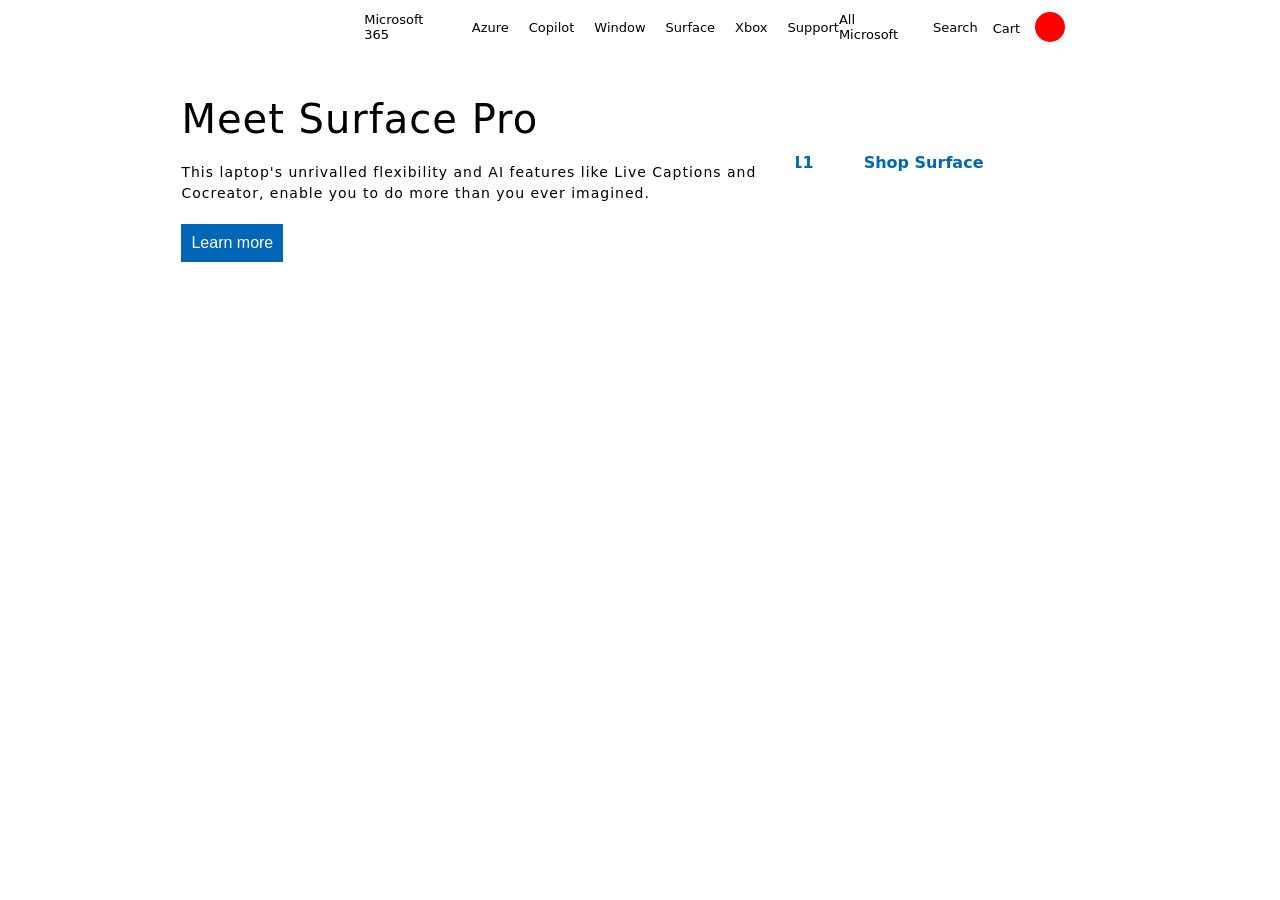
==== Project-1 Microsoft landing page/index.html @ db12e9f9 "Add initial HTML and CSS files for Microsoft landing page layout and styling" ====
<!doctype html>
<html lang="en">
  <head>
    <meta charset="UTF-8" />
    <meta name="viewport" content="width=device-width, initial-scale=1.0" />
    <title>microsoft landing page </title>
    <link rel="stylesheet" href="style.css" />
    <link
      href="https://cdn.jsdelivr.net/npm/remixicon@4.9.0/fonts/remixicon.css"
      rel="stylesheet"
    />
  </head>
  <body>
    <main>
      <nav>
        <div class="leftnav">
          <img
            width="110px"
            src="https://uhf.microsoft.com/images/microsoft/RE1Mu3b.png"
            alt=""
          />
          <p>Microsoft 365</p>
          <p>Azure</p>
          <p>Copilot</p>
          <p>Window</p>
          <p>Surface</p>
          <p>Xbox</p>
          <p>Support</p>
        </div>

        <div class="rightnav">
          <p>
            All Microsoft <span><i class="ri-arrow-drop-down-line"></i></span>
          </p>
          <p>
            Search <span><i class="ri-search-line"></i></span>
          </p>

          <p>
            Cart <span><i class="ri-shopping-cart-line"></i></span>
          </p>
          <div class="profile"></div>
        </div>
      </nav>

      <section>
        <img
          src="https://cdn-dynmedia-1.microsoft.com/is/image/microsoftcorp/Highlight-Surface-Pro-AI-11Ed-Sapphire-MC001-3000x1682:VP5-1920x600"
          alt=""
        />
        <div class="content">
          <h1>Meet Surface Pro</h1>
          <p>
            This laptop's unrivalled flexibility and AI features like Live
            Captions and <br>Cocreator, enable you to do more than you ever
            imagined.
          </p>
          <button>Learn more</button>
        </div>

      </section>
      <div class="container3">
        <div class="box">
            <img width="40px" src="https://cdn-dynmedia-1.microsoft.com/is/content/microsoftcorp/Link-List-Icons-Microsoft-365?wid=40&hei=40" alt="">
            <p><a href="https://www.microsoft.com/en-in/microsoft-365/buy/compare-all-microsoft-365-products?icid=MSCOM_QL_M365">Shop Microsoft 365</a></p>
        </div>
        <div class="box">
            <img width="40px" src="https://cdn-dynmedia-1.microsoft.com/is/content/microsoftcorp/Link-List-Icons-Xbox-Games-Consoles?wid=40&hei=40" alt="">
            <p><a href="https://www.xbox.com/en-in?icid=MSCOM_QL_Xbox">Shop Xbox</a></p>
        </div>
        <div class="box">
            <img width="40px" src="https://cdn-dynmedia-1.microsoft.com/is/content/microsoftcorp/Link-List-Icons-Microsoft-365?wid=40&hei=40" alt="">
            <p><a href="https://www.microsoft.com/en-in/windows/get-windows-11?icid=MSCOM_QL_Windows&r=1">Get Windows 11</a></p>
        </div>
        <div class="box">
            <img width="40px" src="https://cdn-dynmedia-1.microsoft.com/is/content/microsoftcorp/Link-List-Icons-Surface-Devices?wid=40&hei=40" alt="">
            <p><a href="https://www.microsoft.com/en-in/surface?icid=MSCOM_QL_Surface">Shop Surface</a></p>
        </div>
      </div>
    </main>
  </body>
</html>
---- Project-1 Microsoft landing page/style.css ----
*{
    margin: 0;
    padding: 0;
    box-sizing: border-box;

}
html,body{
    height: 100%;
    width: 100%;
    background-color: #ffffff;
    font-family: system-ui, -apple-system, BlinkMacSystemFont, 'Segoe UI', Roboto, Oxygen, Ubuntu, Cantarell, 'Open Sans', 'Helvetica Neue', sans-serif;
}
main{
    height: 100%;
    width: 100%;
    display: flex;
    flex-direction: column;


}
nav{
    display: flex;
    justify-content: space-between;
    align-items: center;
    padding: 12px 215px 12px 215px;


}
nav .leftnav{ 
    display: flex;
    align-items: center;
    gap: 20px;

}
nav .leftnav img{
    margin-left: 20px;
}
nav p{
    font-size: 13px;
}
nav .rightnav{
    display: flex;
    gap: 15px;
    align-items: center;

}
.ri-search-line{
    font-size: 15px;
}
.ri-shopping-cart-line{
    font-size: 17px;
}
.profile{
    height: 30px;
    width: 30px;
    background-color: red;
    border-radius: 50px;
    background-image: url(https://images.unsplash.com/photo-1668293750324-bd77c1f08ca9?w=500&auto=format&fit=crop&q=60&ixlib=rb-4.1.0&ixid=M3wxMjA3fDB8MHxzZWFyY2h8Mnx8YW5pbWV8ZW58MHx8MHx8fDA%3D);
    background-size: cover;
    background-position: center;
}
section{
    width: 95%;
    align-self: center;
    position: relative;
    
}
section img{
    width: 100%;
    
    
}
.content{
    display: flex;
    flex-direction: column;
    gap: 20px;
    position: absolute;
    top: 10%;
    left: 9%;
    background-color: #ffffff;
    padding: 40px;

}
.content h1{
    font-size: 2.5rem;
    font-weight: 500;
    letter-spacing: 1px;
}
.content p{
    line-height: 1.5;
    letter-spacing: 1px;
    font-size: 14px;
}
.content button{
    width: fit-content;
    padding: 10px;
    font-size: 16px;
    background-color: #0067b8;
    color: white;
    border: none;
}
.container3{
    height: 20%;
    width: 100%;
    display: flex;
   justify-content: center;
   align-items: center;
   gap: 50px;
}
.container3 .box{
    display: flex;
    flex-direction: column;
    align-items: center;
    line-height: 2;
    font-weight: 600;
}
.container3 .box a{
    text-decoration: none;
    color: #0067b8;
}
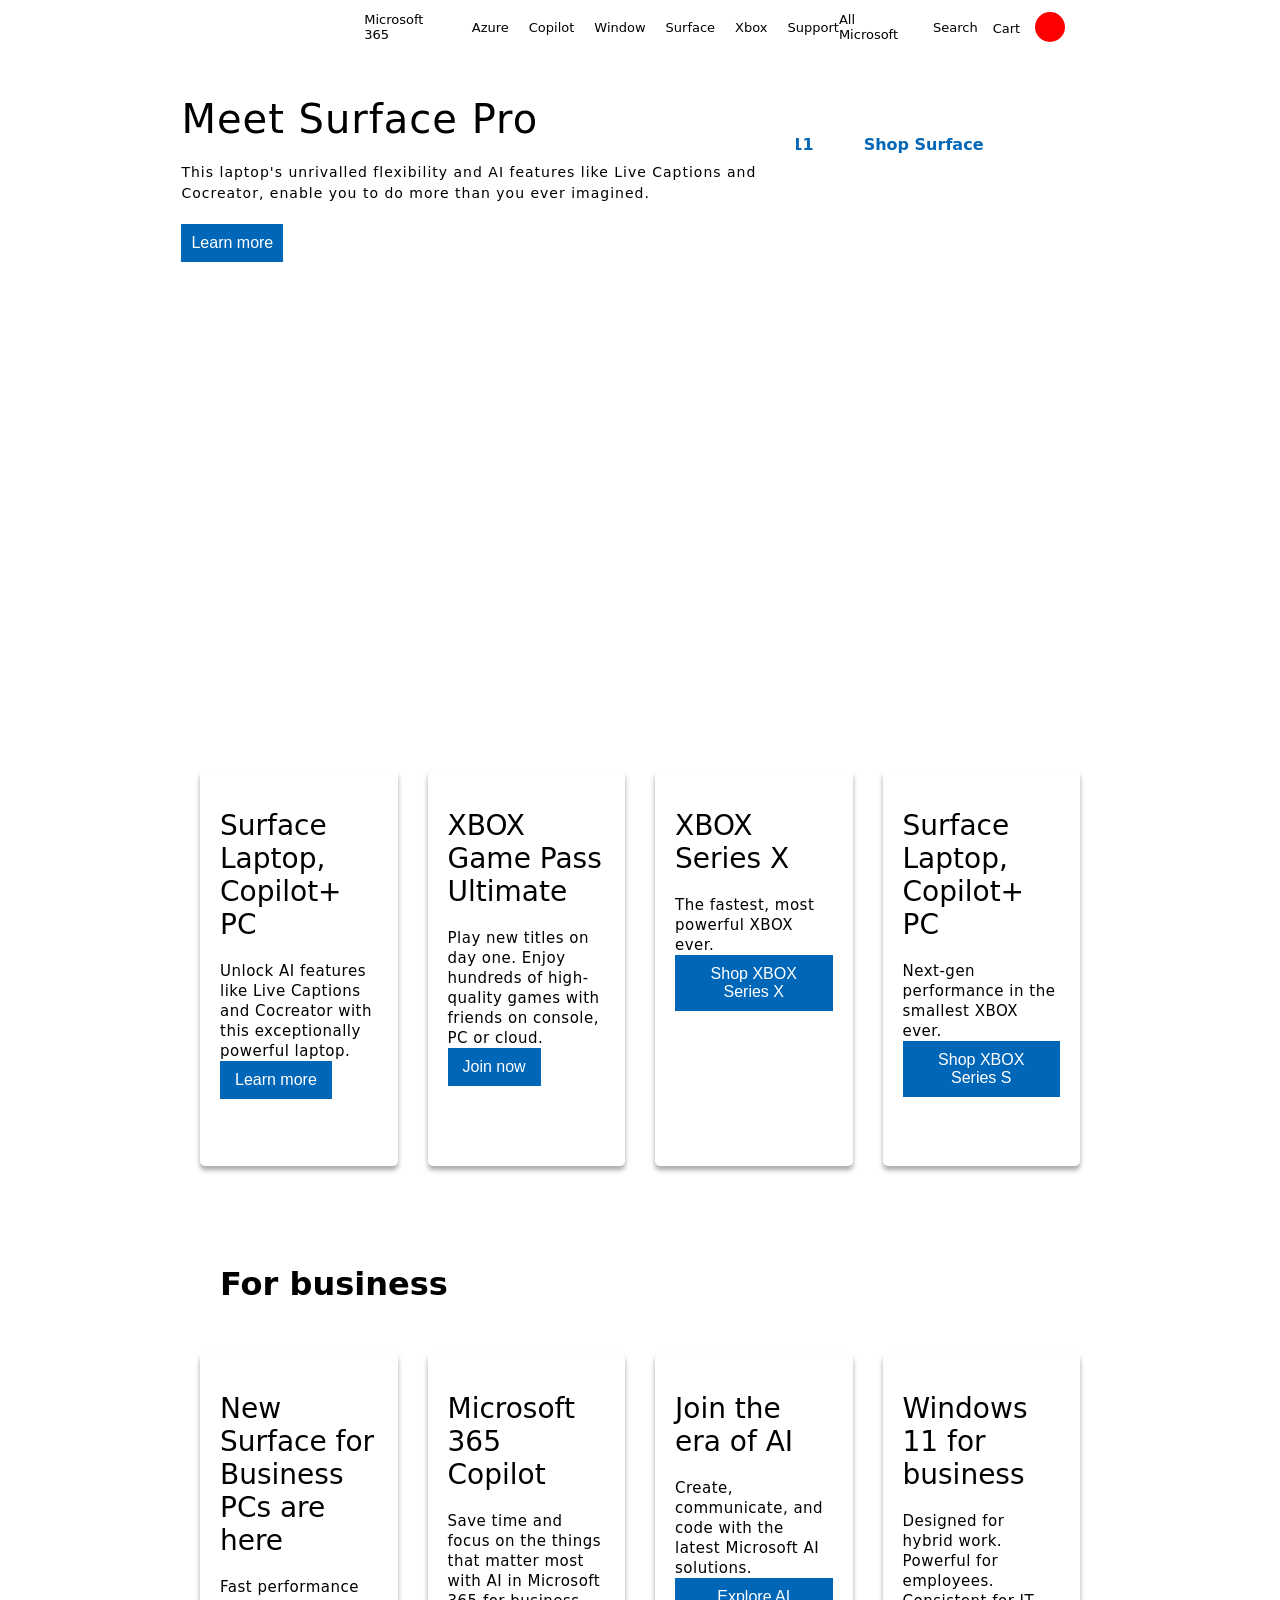
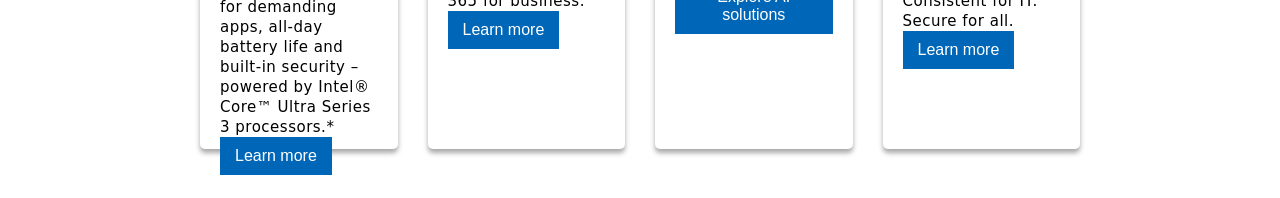
==== commit 007ed61d: "Add product showcase section with images, descriptions, and buttons" ====
--- a/Project-1 Microsoft landing page/index.html
+++ b/Project-1 Microsoft landing page/index.html
@@ -78,5 +78,93 @@
         </div>
       </div>
     </main>
+    <div class="container4" >
+      <div class="box">
+        <div class="topImg"><img src="https://cdn-dynmedia-1.microsoft.com/is/image/microsoftcorp/Content-Card-Surface-Laptop-AI-7Ed-Sapphire-MC001?wid=380&hei=213&fit=crop" alt=""></div>
+        <div class="boxcontent">
+          <div class="boxText">
+            <h1>Surface Laptop, Copilot+ PC</h1>
+          <p>Unlock AI features like Live Captions and Cocreator with this exceptionally powerful laptop.</p>
+        </div>
+          <button >Learn more</button>
+        </div>
+      </div>
+      <div class="box">
+        <div class="topImg"><img src="https://cdn-dynmedia-1.microsoft.com/is/image/microsoftcorp/Content-Card-Digital-Content-Xbox-Game-Pass-Oct25?fmt=png-alpha&wid=380&hei=213&fit=crop" alt=""></div>
+        <div class="boxcontent">
+          <div class="boxText">
+            <h1>XBOX Game Pass Ultimate</h1>
+          <p>Play new titles on day one. Enjoy hundreds of high-quality games with friends on console, PC or cloud.</p>
+        </div>
+          <button >Join now</button>
+        </div>
+      </div>
+      <div class="box">
+        <div class="topImg"><img src="https://cdn-dynmedia-1.microsoft.com/is/image/microsoftcorp/gldn-XSX-CP-Xbox-Series-X?wid=380&hei=213&fit=crop" alt=""></div>
+        <div class="boxcontent">
+          <div class="boxText">
+            <h1>XBOX Series X</h1>
+          <p>The fastest, most powerful XBOX ever.</p>
+        </div>
+          <button >Shop XBOX Series X</button>
+        </div>
+      </div>
+      <div class="box">
+        <div class="topImg"><img src="https://cdn-dynmedia-1.microsoft.com/is/image/microsoftcorp/gldn-XSS-CP-Xbox-Series-S-Evergreen?wid=380&hei=213&fit=crop" alt=""></div>
+        <div class="boxcontent">
+          <div class="boxText">
+            <h1>Surface Laptop, Copilot+ PC</h1>
+          <p>Next-gen performance in the smallest XBOX ever.</p>
+        </div>
+          <button >Shop XBOX Series S</button>
+        </div>
+      </div>
+      
+    </div>
+   
+    <h1 class="for-business">For business</h1>
+    <div class="container4">
+      <div class="box">
+        <div class="topImg"><img src="https://cdn-dynmedia-1.microsoft.com/is/image/microsoftcorp/Content-Card-Reimagine-Surface-Laptop-Intel-13in-1Ed-13pt8in-15in-8Ed-Trio-Platinum-COMMR-Homepage?wid=380&hei=213&fit=crop" alt=""></div>
+        <div class="boxcontent">
+          <div class="boxText">
+            <h1>New Surface for Business PCs are here</h1>
+          <p>Fast performance for demanding apps, all-day battery life and built-in security – powered by Intel® Core™ Ultra Series 3 processors.* ​</p>
+        </div>
+          <button >Learn more</button>
+        </div>
+      </div>
+      <div class="box">
+        <div class="topImg"><img src="https://cdn-dynmedia-1.microsoft.com/is/image/microsoftcorp/Content-Card-Microsoft-365-Copilot-COMMR-0625?wid=380&hei=213&fit=crop" alt=""></div>
+        <div class="boxcontent">
+          <div class="boxText">
+            <h1>Microsoft 365 Copilot</h1>
+          <p>Save time and focus on the things that matter most with AI in Microsoft 365 for business.</p>
+        </div>
+          <button >Learn more</button>
+        </div>
+      </div>
+      <div class="box">
+        <div class="topImg"><img src="https://cdn-dynmedia-1.microsoft.com/is/image/microsoftcorp/Content-Card-Azure-AI-Bloom?wid=380&hei=213&fit=crop" alt=""></div>
+        <div class="boxcontent">
+          <div class="boxText">
+            <h1>Join the era of AI</h1>
+          <p>Create, communicate, and code with the latest Microsoft AI solutions. </p>
+        </div>
+          <button >Explore AI solutions</button>
+        </div>
+      </div>
+      <div class="box">
+        <div class="topImg"><img src="https://cdn-dynmedia-1.microsoft.com/is/image/microsoftcorp/Content-Card-Windows-11-Business?wid=380&hei=213&fit=crop" alt=""></div>
+        <div class="boxcontent">
+          <div class="boxText">
+            <h1>Windows 11 for business</h1>
+          <p>Designed for hybrid work. Powerful for employees. Consistent for IT. Secure for all.</p>
+        </div>
+          <button >Learn more</button>
+        </div>
+      </div>
+      
+    </div>
   </body>
 </html>
--- a/Project-1 Microsoft landing page/style.css
+++ b/Project-1 Microsoft landing page/style.css
@@ -1,120 +1,176 @@
-*{
-    margin: 0;
-    padding: 0;
-    box-sizing: border-box;
+* {
+  margin: 0;
+  padding: 0;
+  box-sizing: border-box;
+}
+html,
+body {
+  height: 100%;
+  width: 100%;
+  background-color: #ffffff;
+  font-family:
+    system-ui,
+    -apple-system,
+    BlinkMacSystemFont,
+    "Segoe UI",
+    Roboto,
+    Oxygen,
+    Ubuntu,
+    Cantarell,
+    "Open Sans",
+    "Helvetica Neue",
+    sans-serif;
+}
+main {
+  height: 80%;
+  width: 100%;
+  display: flex;
+  flex-direction: column;
+}
+nav {
+  display: flex;
+  justify-content: space-between;
+  align-items: center;
+  padding: 12px 215px 12px 215px;
+}
+nav .leftnav {
+  display: flex;
+  align-items: center;
+  gap: 20px;
+}
+nav .leftnav img {
+  margin-left: 20px;
+}
+nav p {
+  font-size: 13px;
+}
+nav .rightnav {
+  display: flex;
+  gap: 15px;
+  align-items: center;
+}
+.ri-search-line {
+  font-size: 15px;
+}
+.ri-shopping-cart-line {
+  font-size: 17px;
+}
+.profile {
+  height: 30px;
+  width: 30px;
+  background-color: red;
+  border-radius: 50px;
+  background-image: url(https://images.unsplash.com/photo-1668293750324-bd77c1f08ca9?w=500&auto=format&fit=crop&q=60&ixlib=rb-4.1.0&ixid=M3wxMjA3fDB8MHxzZWFyY2h8Mnx8YW5pbWV8ZW58MHx8MHx8fDA%3D);
+  background-size: cover;
+  background-position: center;
+}
+section {
+  width: 95%;
+  align-self: center;
+  position: relative;
+}
+section img {
+  width: 100%;
+}
+.content {
+  display: flex;
+  flex-direction: column;
+  gap: 20px;
+  position: absolute;
+  top: 10%;
+  left: 9%;
+  background-color: #ffffff;
+  padding: 40px;
+}
+.content h1 {
+  font-size: 2.5rem;
+  font-weight: 500;
+  letter-spacing: 1px;
+}
+.content p {
+  line-height: 1.5;
+  letter-spacing: 1px;
+  font-size: 14px;
+}
+.content button {
+  width: fit-content;
+  padding: 10px;
+  font-size: 16px;
+  background-color: #0067b8;
+  color: white;
+  border: none;
+}
+.container3 {
+  height: 20%;
+  width: 100%;
+  display: flex;
+  justify-content: center;
+  align-items: center;
+  gap: 50px;
+}
+.container3 .box {
+  display: flex;
+  flex-direction: column;
+  align-items: center;
+  line-height: 2;
+  font-weight: 600;
+}
+.container3 .box a {
+  text-decoration: none;
+  color: #0067b8;
+}
+.container4 {
+  height: 55%;
+  width: 100%;
+  display: flex;
+  gap: 30px;
+  align-items: center;
+  justify-content: center;
+  padding: 0px 200px 0px 200px;
+  
+}
+.container4 .box {
+  height: 80%;
+  width: 23%;
+  box-shadow: 0px 4px 5px rgba(0, 0, 0, 0.34);
+  border-radius: 5px;
+}
+.container4 .box .topImg {
+  width: 100%;
+}
+.container4 .box .boxcontent {
+  display: flex;
+  flex-direction: column;
+  justify-content: space-between;
+  height: 55%;
+  padding: 20px;
+}
+.container4 .box .boxcontent .boxText {
+  display: flex;
+  flex-direction: column;
+  gap: 20px;
+}
 
+.boxcontent .boxText h1 {
+  font-size: 28px;
+  font-weight: 500;
 }
-html,body{
-    height: 100%;
-    width: 100%;
-    background-color: #ffffff;
-    font-family: system-ui, -apple-system, BlinkMacSystemFont, 'Segoe UI', Roboto, Oxygen, Ubuntu, Cantarell, 'Open Sans', 'Helvetica Neue', sans-serif;
+.boxcontent .boxText p {
+  letter-spacing: 0.5px;
+  font-weight: 400;
+  line-height: 20px;
+  font-size: 15px;
 }
-main{
-    height: 100%;
-    width: 100%;
-    display: flex;
-    flex-direction: column;
-
-
+.boxcontent button {
+  width: fit-content;
+  padding: 10px 15px;
+  font-size: 16px;
+  border: none;
+  background-color: #0067b8;
+  color: #ffffff;
 }
-nav{
-    display: flex;
-    justify-content: space-between;
-    align-items: center;
-    padding: 12px 215px 12px 215px;
-
-
+.for-business {
+    padding-top: 50px;
+  padding-left: 220px;
+  
 }
-nav .leftnav{ 
-    display: flex;
-    align-items: center;
-    gap: 20px;
-
-}
-nav .leftnav img{
-    margin-left: 20px;
-}
-nav p{
-    font-size: 13px;
-}
-nav .rightnav{
-    display: flex;
-    gap: 15px;
-    align-items: center;
-
-}
-.ri-search-line{
-    font-size: 15px;
-}
-.ri-shopping-cart-line{
-    font-size: 17px;
-}
-.profile{
-    height: 30px;
-    width: 30px;
-    background-color: red;
-    border-radius: 50px;
-    background-image: url(https://images.unsplash.com/photo-1668293750324-bd77c1f08ca9?w=500&auto=format&fit=crop&q=60&ixlib=rb-4.1.0&ixid=M3wxMjA3fDB8MHxzZWFyY2h8Mnx8YW5pbWV8ZW58MHx8MHx8fDA%3D);
-    background-size: cover;
-    background-position: center;
-}
-section{
-    width: 95%;
-    align-self: center;
-    position: relative;
-    
-}
-section img{
-    width: 100%;
-    
-    
-}
-.content{
-    display: flex;
-    flex-direction: column;
-    gap: 20px;
-    position: absolute;
-    top: 10%;
-    left: 9%;
-    background-color: #ffffff;
-    padding: 40px;
-
-}
-.content h1{
-    font-size: 2.5rem;
-    font-weight: 500;
-    letter-spacing: 1px;
-}
-.content p{
-    line-height: 1.5;
-    letter-spacing: 1px;
-    font-size: 14px;
-}
-.content button{
-    width: fit-content;
-    padding: 10px;
-    font-size: 16px;
-    background-color: #0067b8;
-    color: white;
-    border: none;
-}
-.container3{
-    height: 20%;
-    width: 100%;
-    display: flex;
-   justify-content: center;
-   align-items: center;
-   gap: 50px;
-}
-.container3 .box{
-    display: flex;
-    flex-direction: column;
-    align-items: center;
-    line-height: 2;
-    font-weight: 600;
-}
-.container3 .box a{
-    text-decoration: none;
-    color: #0067b8;
-}
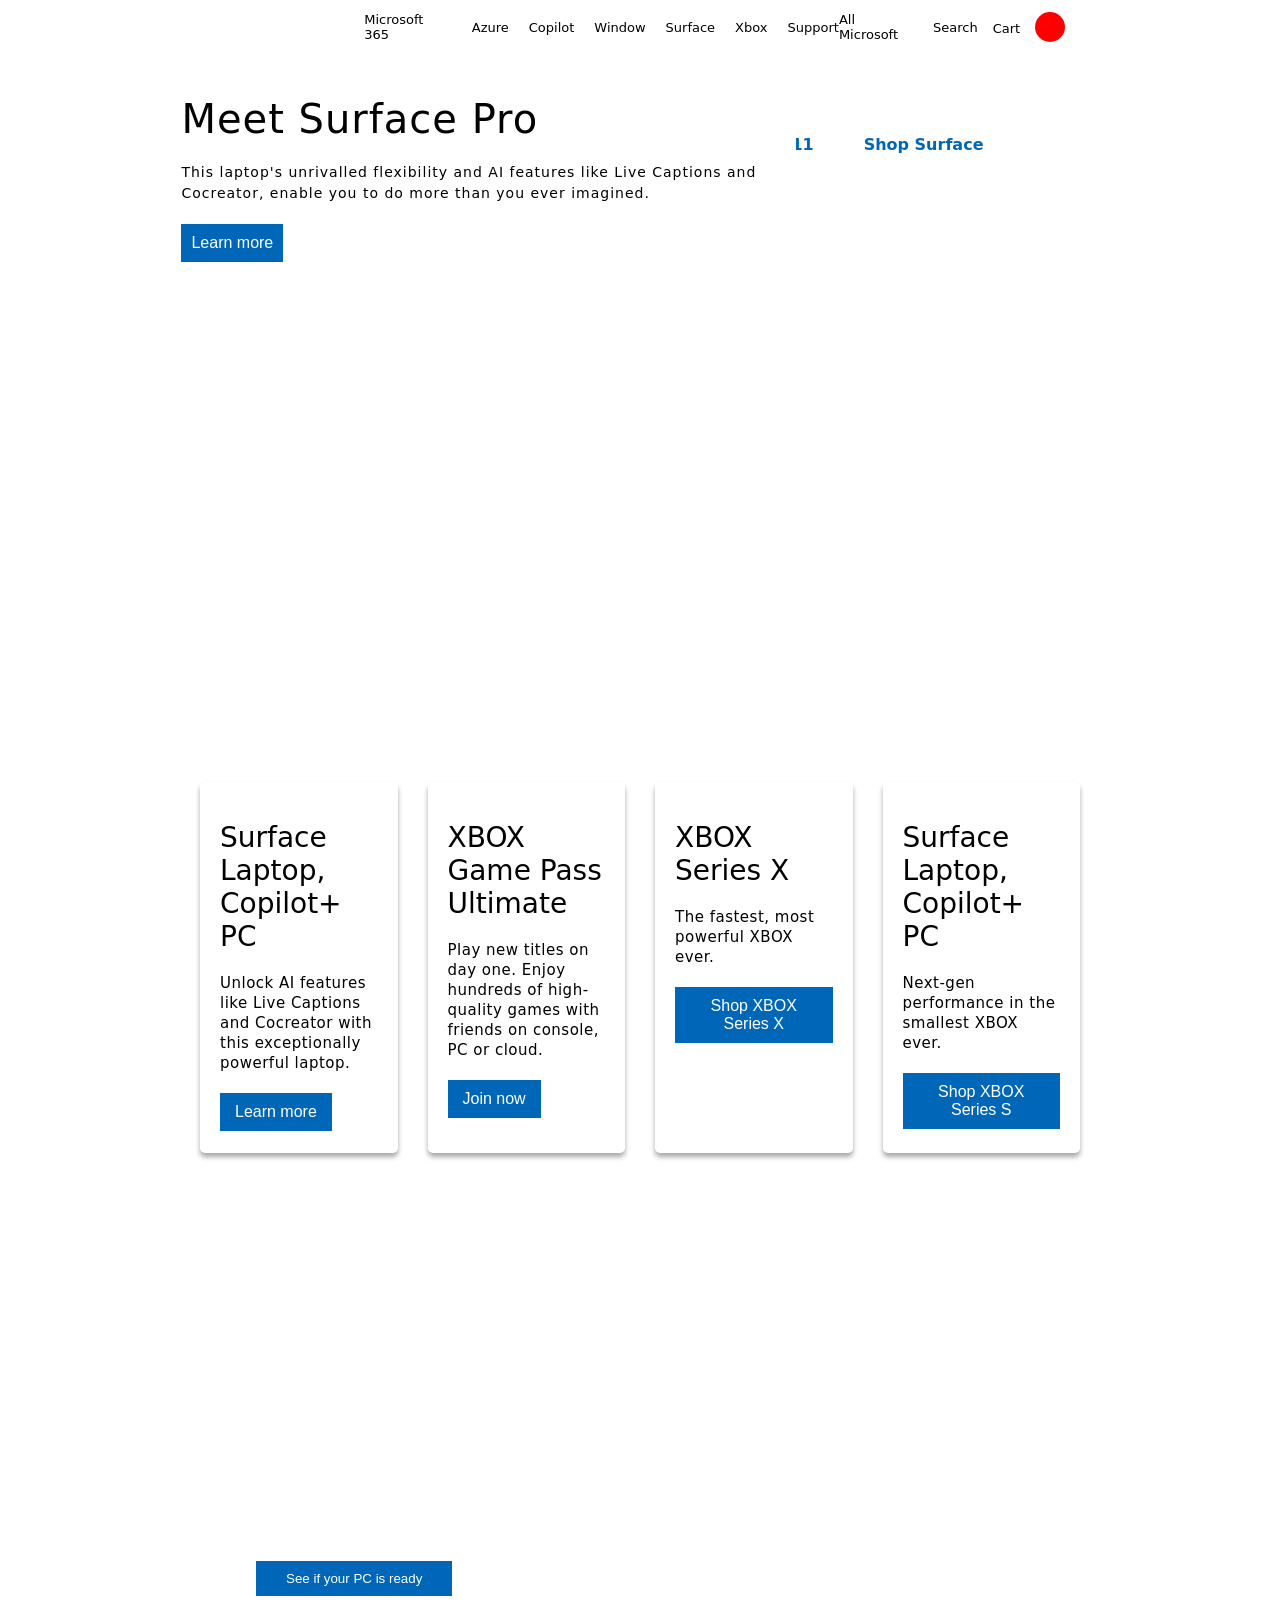
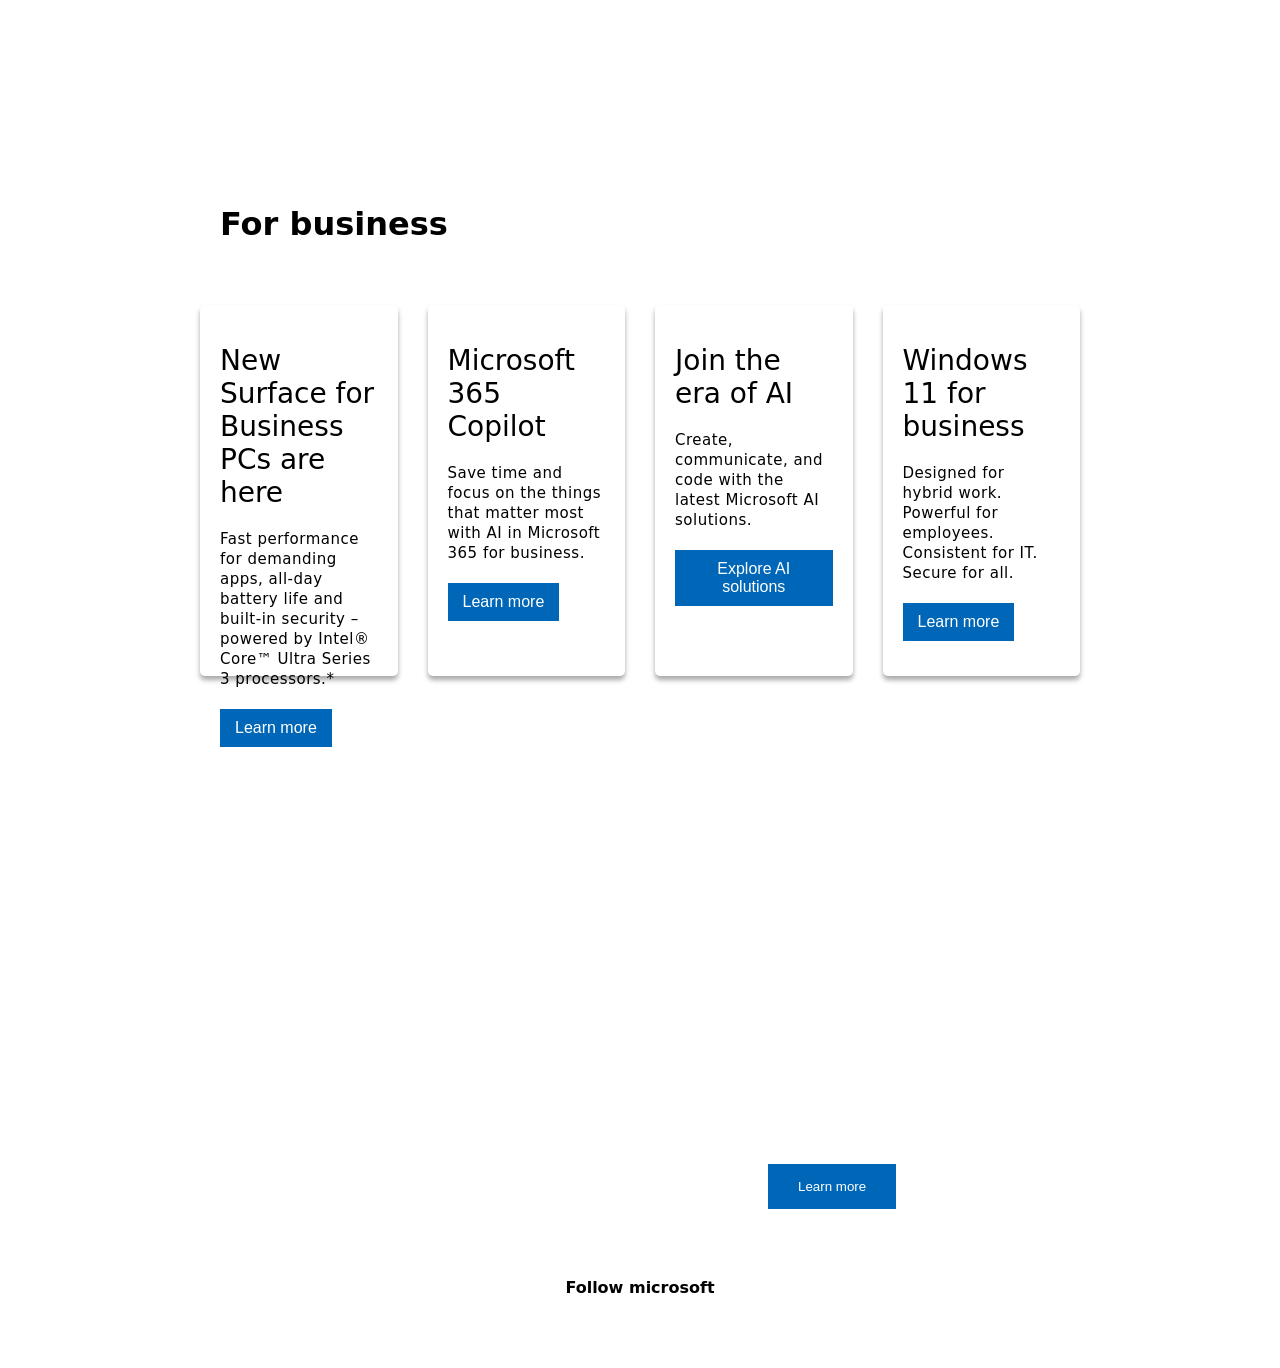
==== commit 254753ee: "Add new sections and styles for images, text, and buttons on the Microsoft landing page" ====
--- a/Project-1 Microsoft landing page/index.html
+++ b/Project-1 Microsoft landing page/index.html
@@ -121,6 +121,13 @@
       </div>
       
     </div>
+    <div class="containere5">
+      <div class="images">
+        <h1>Designed for life today – and <br>tomorrow​</h1>
+        <p>The next-generation of games. Your goals. Friends and family. <br> Windows 11 was made to bring you closer to everything you love.</p>
+        <button>See if your PC is ready</button>
+      </div>
+    </div>
    
     <h1 class="for-business">For business</h1>
     <div class="container4">
@@ -166,5 +173,18 @@
       </div>
       
     </div>
+    
+    <div class="containere5">
+      <div class="image">
+        <h1>Less plastic, more planet​</h1>
+        <p>From phasing out single-use plastics to monitoring our climate,<br>
+           discover how Microsoft is helping protect and support the planet.</p>
+        <button>Learn more</button>
+      </div>
+    </div>
+
+    <div class="socials">
+      <h4>Follow microsoft</h4>
+    </div>
   </body>
 </html>
--- a/Project-1 Microsoft landing page/style.css
+++ b/Project-1 Microsoft landing page/style.css
@@ -127,10 +127,9 @@
   align-items: center;
   justify-content: center;
   padding: 0px 200px 0px 200px;
-  
 }
 .container4 .box {
-  height: 80%;
+  height: 75%;
   width: 23%;
   box-shadow: 0px 4px 5px rgba(0, 0, 0, 0.34);
   border-radius: 5px;
@@ -142,7 +141,7 @@
   display: flex;
   flex-direction: column;
   justify-content: space-between;
-  height: 55%;
+  height: 60%;
   padding: 20px;
 }
 .container4 .box .boxcontent .boxText {
@@ -167,10 +166,77 @@
   font-size: 16px;
   border: none;
   background-color: #0067b8;
+  margin: 20px 0px;
   color: #ffffff;
 }
 .for-business {
-    padding-top: 50px;
+  padding-top: 50px;
   padding-left: 220px;
-  
-}
+}
+.containere5 {
+  height: 60%;
+  width: 100%;
+  display: flex;
+  justify-content: center;
+  align-items: center;
+}
+.containere5 .image {
+  height: 80%;
+  width: 80%;
+  background-image: url("https://cdn-dynmedia-1.microsoft.com/is/image/microsoftcorp/Hero-Desktop-AI-Sustainability-Less-Plastic:VP5-1920x600");
+  background-size: cover;
+  background-position: center;
+}
+.image{
+  padding-left: 50%;
+  padding-top: 10%;
+  color: white;
+  display: flex;
+  flex-direction: column;
+  gap: 20px;
+}
+.image button{
+  width: fit-content;
+  background-color: #0067b8;
+  color: white;
+  padding: 15px 30px;
+  border: none;
+}
+.image p{
+  line-height: 2;
+}
+.containere5 .images {
+  height: 80%;
+  width: 80%;
+  background-image: url("https://cdn-dynmedia-1.microsoft.com/is/image/microsoftcorp/Highlight-Hero-Windows11-GlobalLaunch:VP5-1596x600");
+  background-size: cover;
+  background-position: center;
+}
+.images{
+  padding-left: 10%;
+  padding-top: 10%;
+  color: white;
+  display: flex;
+  flex-direction: column;
+  gap: 20px;
+}
+.images h1{
+  font-size: 2rem;
+}
+.images button{
+  width: fit-content;
+  background-color: #0067b8;
+  color: white;
+  padding: 15px 30px;
+  border: none;
+  line-height: 5px;
+}
+.images p{
+  line-height: 1.5;
+}
+.socials{
+  padding: 0px 200px;
+ height: 10%;
+ display: flex;
+ justify-content: center;
+}
